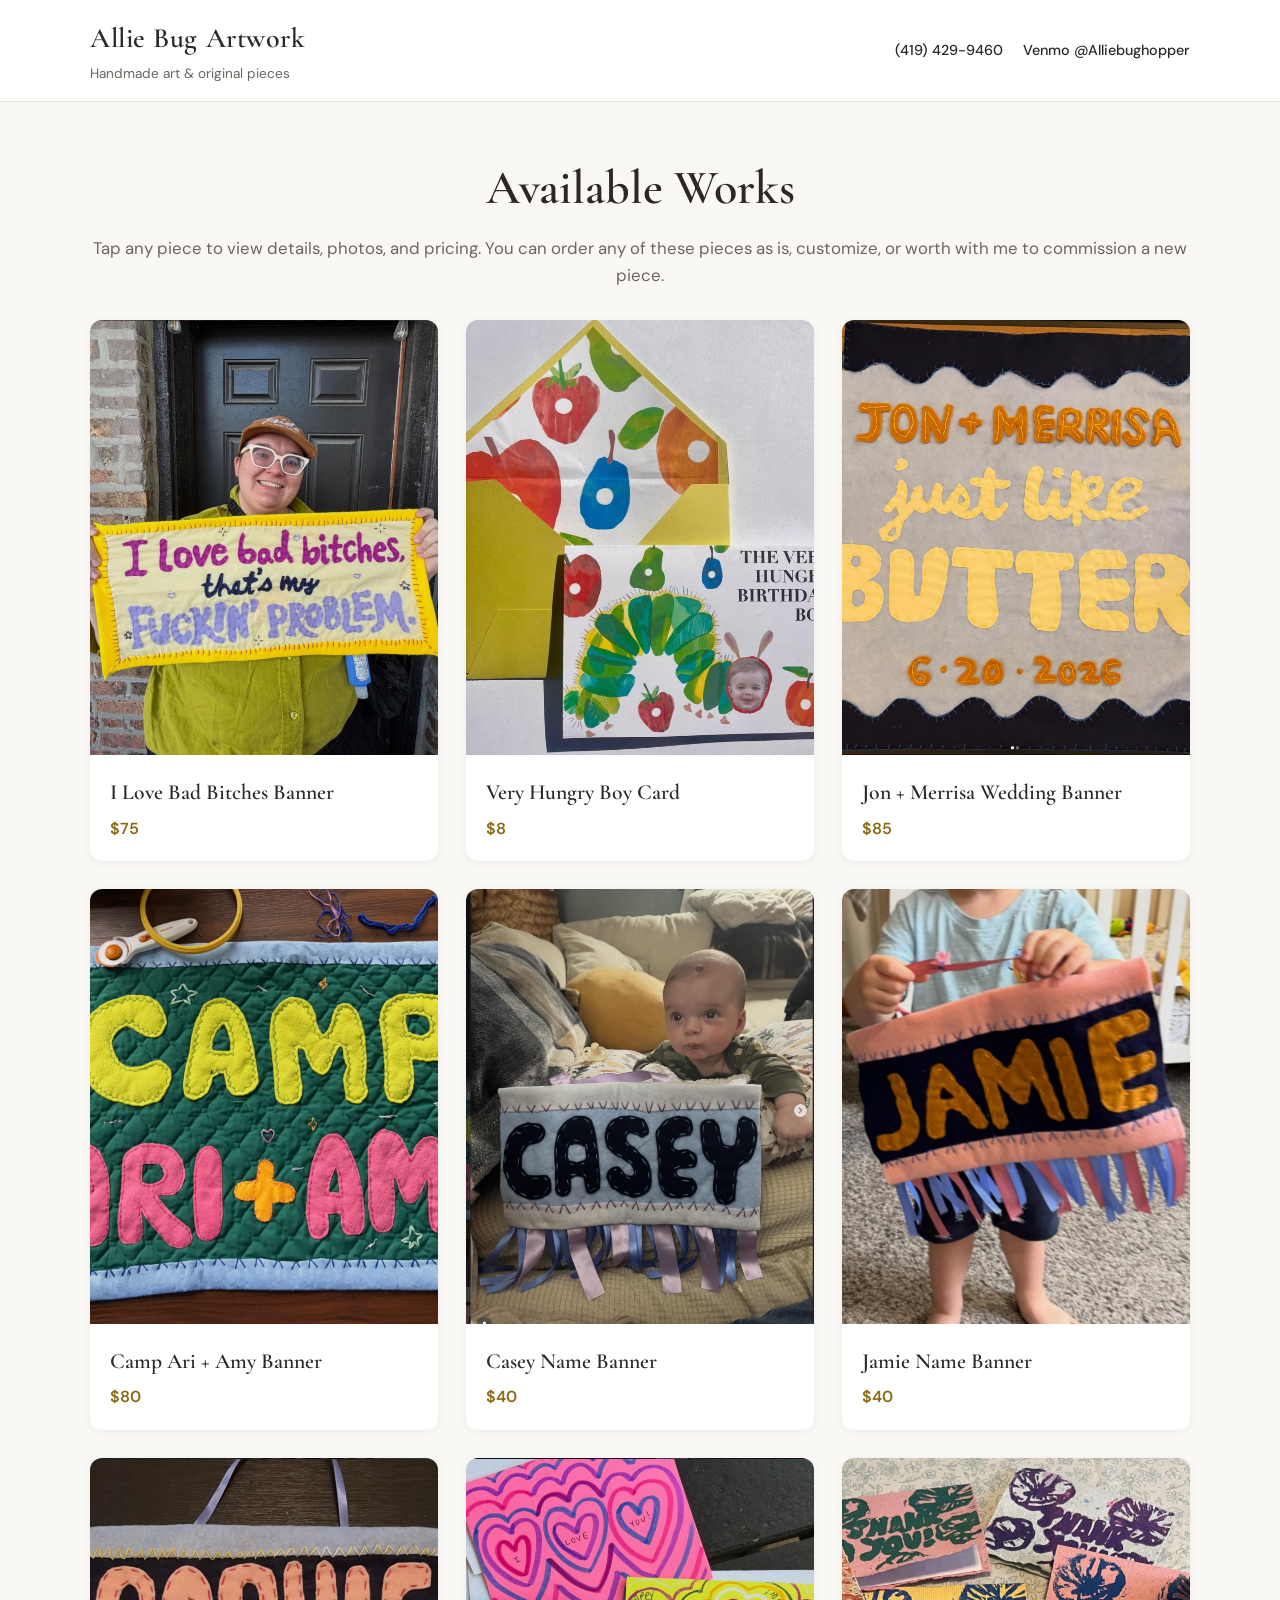
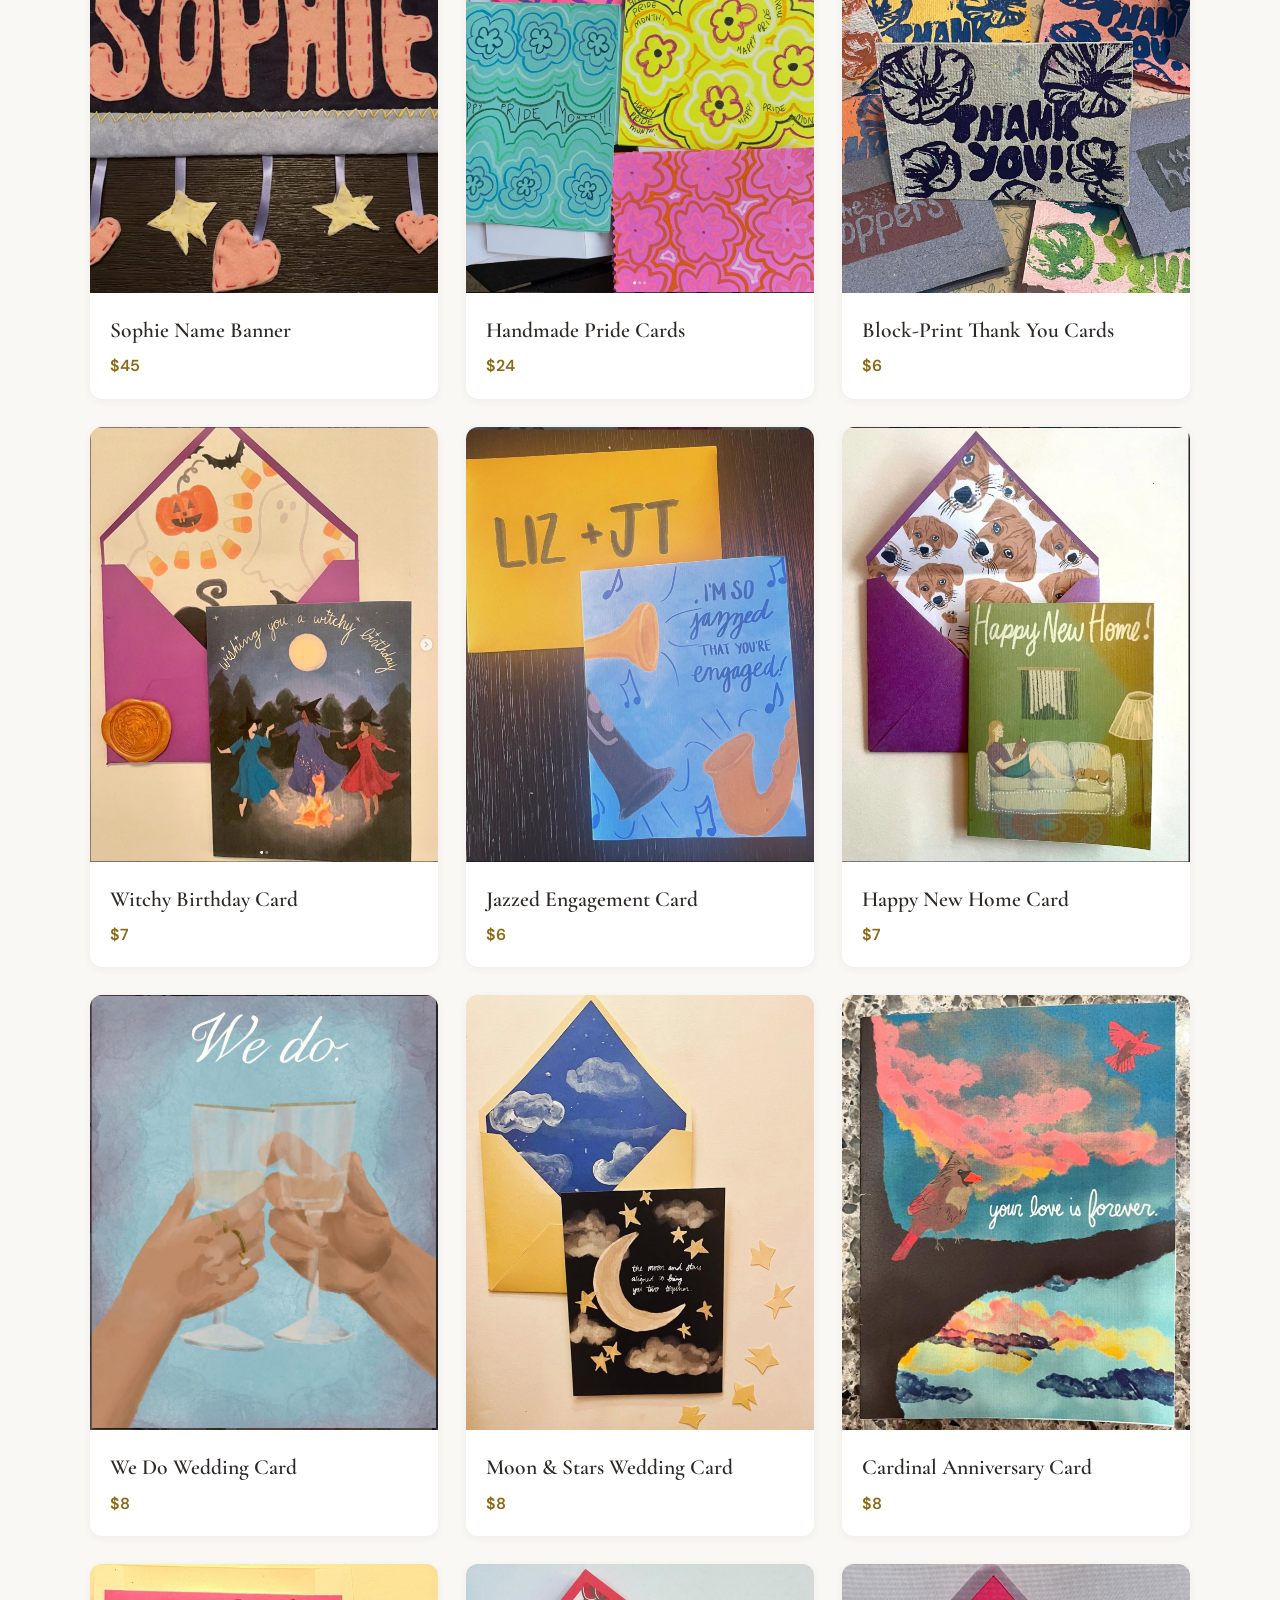
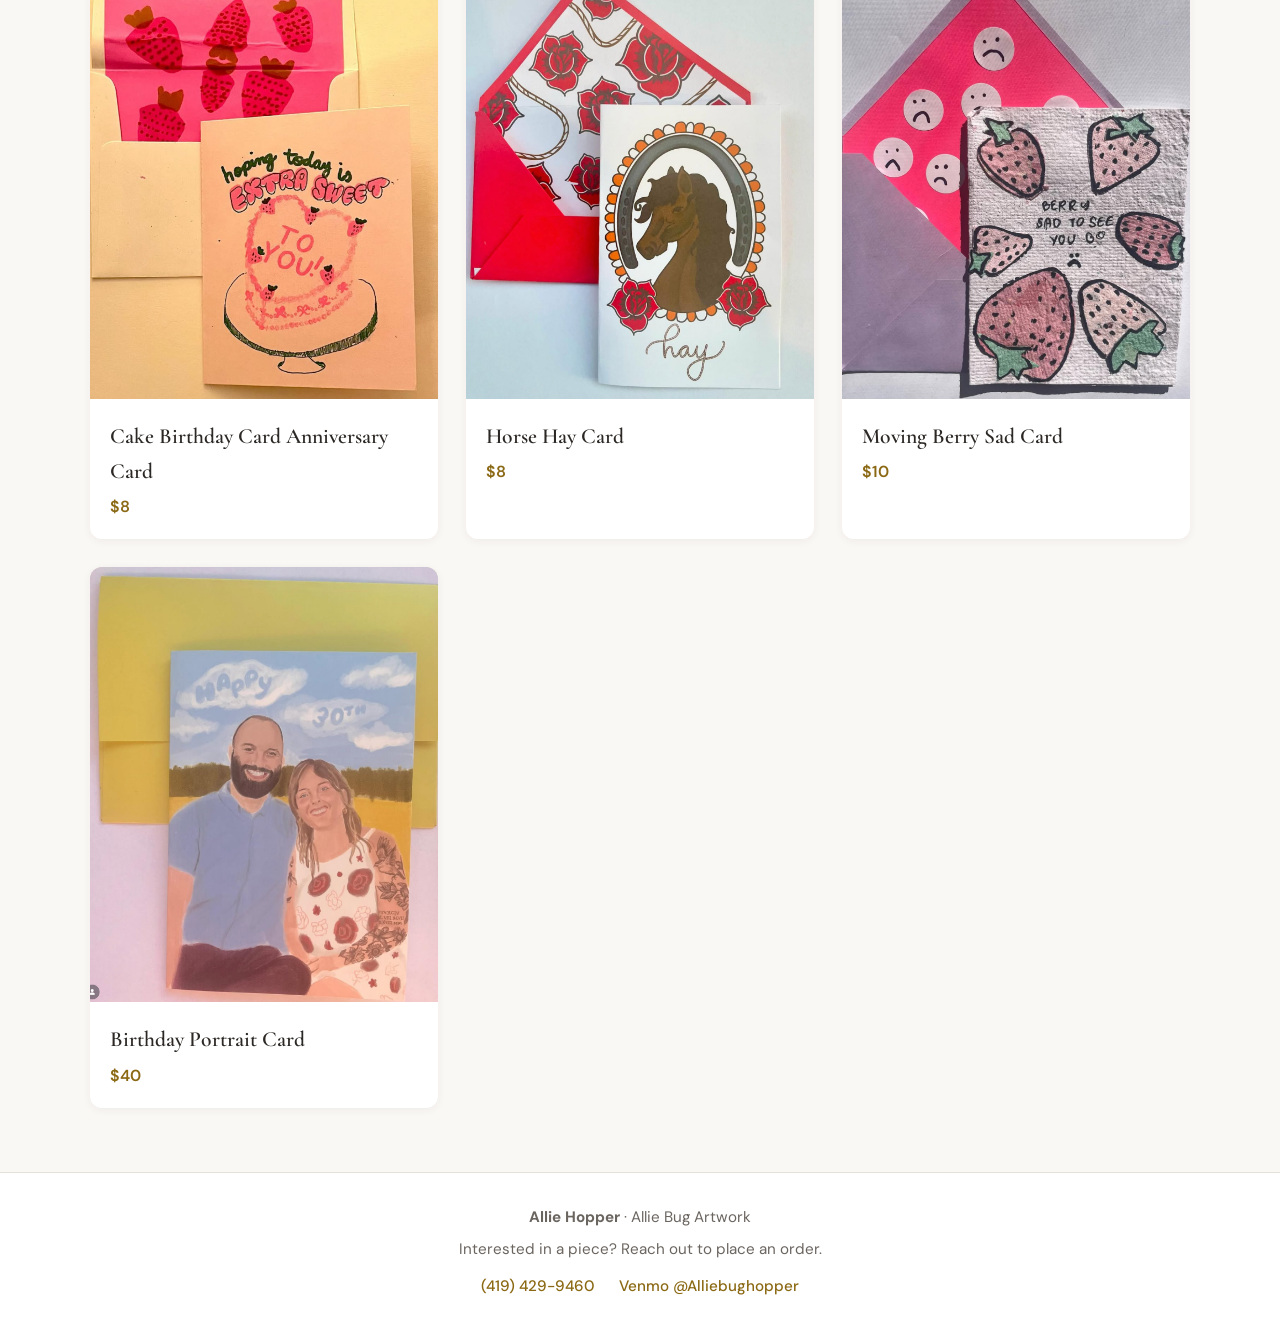
==== index.html @ ec8c659c "first commit" ====
<!DOCTYPE html>
<html lang="en">
<head>
  <meta charset="UTF-8">
  <meta name="viewport" content="width=device-width, initial-scale=1.0">
  <title>Allie Bug Artwork</title>
  <meta name="description" content="Original handmade art and pieces for sale.">
  <link rel="stylesheet" href="css/style.css">
  <link rel="preconnect" href="https://fonts.googleapis.com">
  <link rel="preconnect" href="https://fonts.gstatic.com" crossorigin>
  <link href="https://fonts.googleapis.com/css2?family=Cormorant+Garamond:ital,wght@0,400;0,600;1,400&family=DM+Sans:wght@400;500;600&display=swap" rel="stylesheet">
</head>
<body>
  <header class="site-header">
    <div class="container header-inner">
      <a href="index.html" class="logo">
        <span class="logo-title" id="site-title">Allie Bug Artwork</span>
        <span class="logo-tagline" id="site-tagline">Handmade art & Ariginal Pieces</span>
      </a>
      <nav class="header-contact" id="header-contact"></nav>
    </div>
  </header>

  <main>
    <section class="hero">
      <div class="container">
        <h1>Available Works</h1>
        <p class="hero-subtitle">Tap any piece to view details, photos, and pricing. You can order any of these pieces as is, customize, or worth with me to commission a new piece.</p>
      </div>
    </section>

    <section class="gallery-section">
      <div class="container">
        <div class="gallery-grid" id="gallery-grid">
          <p class="loading">Loading artwork…</p>
        </div>
      </div>
    </section>
  </main>

  <footer class="site-footer">
    <div class="container footer-inner" id="footer-contact"></div>
  </footer>

  <script src="js/site.js"></script>
  <script src="js/gallery.js"></script>
</body>
</html>
---- css/style.css ----
:root {
  --color-bg: #faf8f5;
  --color-surface: #ffffff;
  --color-text: #2c2825;
  --color-text-muted: #6b6560;
  --color-accent: #8b6914;
  --color-accent-soft: #e8dcc8;
  --color-border: #e5e0d8;
  --font-display: "Cormorant Garamond", Georgia, serif;
  --font-body: "DM Sans", system-ui, sans-serif;
  --shadow-sm: 0 2px 8px rgba(44, 40, 37, 0.06);
  --shadow-md: 0 8px 24px rgba(44, 40, 37, 0.1);
  --radius: 12px;
  --max-width: 1100px;
}

*,
*::before,
*::after {
  box-sizing: border-box;
}

html {
  scroll-behavior: smooth;
}

body {
  margin: 0;
  min-height: 100vh;
  display: flex;
  flex-direction: column;
  font-family: var(--font-body);
  font-size: 16px;
  line-height: 1.6;
  color: var(--color-text);
  background: var(--color-bg);
}

img {
  max-width: 100%;
  height: auto;
  display: block;
}

a {
  color: var(--color-accent);
  text-decoration: none;
}

a:hover {
  text-decoration: underline;
}

.container {
  width: min(100% - 2rem, var(--max-width));
  margin-inline: auto;
}

/* Header */
.site-header {
  background: var(--color-surface);
  border-bottom: 1px solid var(--color-border);
  position: sticky;
  top: 0;
  z-index: 100;
}

.header-inner {
  display: flex;
  flex-wrap: wrap;
  align-items: center;
  justify-content: space-between;
  gap: 1rem;
  padding: 1rem 0;
}

.logo {
  color: inherit;
  text-decoration: none;
}

.logo:hover {
  text-decoration: none;
}

.logo-title {
  display: block;
  font-family: var(--font-display);
  font-size: 1.75rem;
  font-weight: 600;
  letter-spacing: 0.02em;
}

.logo-tagline {
  display: block;
  font-size: 0.85rem;
  color: var(--color-text-muted);
  margin-top: 0.15rem;
}

.header-contact {
  display: flex;
  flex-wrap: wrap;
  gap: 0.75rem 1.25rem;
  font-size: 0.9rem;
}

.header-contact a {
  color: var(--color-text);
  font-weight: 500;
}

.header-contact a:hover {
  color: var(--color-accent);
}

/* Hero */
.hero {
  padding: 3rem 0 2rem;
  text-align: center;
}

.hero h1 {
  font-family: var(--font-display);
  font-size: clamp(2rem, 5vw, 3rem);
  font-weight: 600;
  margin: 0 0 0.5rem;
}

.hero-subtitle {
  color: var(--color-text-muted);
  margin: 0;
  font-size: 1.05rem;
}

/* Gallery */
.gallery-section {
  padding-bottom: 4rem;
}

.gallery-grid {
  display: grid;
  grid-template-columns: repeat(auto-fill, minmax(280px, 1fr));
  gap: 1.75rem;
}

.art-card {
  background: var(--color-surface);
  border-radius: var(--radius);
  overflow: hidden;
  box-shadow: var(--shadow-sm);
  transition: transform 0.2s ease, box-shadow 0.2s ease;
  color: inherit;
  text-decoration: none;
}

.art-card:hover {
  transform: translateY(-4px);
  box-shadow: var(--shadow-md);
  text-decoration: none;
}

.art-card-image {
  aspect-ratio: 4 / 5;
  overflow: hidden;
  background: var(--color-accent-soft);
}

.art-card-image img {
  width: 100%;
  height: 100%;
  object-fit: cover;
  transition: transform 0.3s ease;
}

.art-card:hover .art-card-image img {
  transform: scale(1.03);
}

.art-card-body {
  padding: 1.25rem;
}

.art-card-title {
  font-family: var(--font-display);
  font-size: 1.35rem;
  font-weight: 600;
  margin: 0 0 0.35rem;
}

.art-card-price {
  font-weight: 600;
  color: var(--color-accent);
  margin: 0;
}

/* Piece detail page */
.piece-page {
  padding: 2rem 0 4rem;
}

.back-link {
  display: inline-block;
  margin-bottom: 2rem;
  font-weight: 500;
  color: var(--color-text-muted);
}

.back-link:hover {
  color: var(--color-accent);
}

.piece-layout {
  display: grid;
  grid-template-columns: 1fr;
  gap: 2.5rem;
}

@media (min-width: 768px) {
  .piece-layout {
    grid-template-columns: 1.2fr 1fr;
    align-items: start;
  }
}

.piece-gallery {
  display: flex;
  flex-direction: column;
  gap: 1rem;
}

.piece-main-image {
  border-radius: var(--radius);
  overflow: hidden;
  background: var(--color-accent-soft);
  box-shadow: var(--shadow-sm);
}

.piece-main-image img {
  width: 100%;
  aspect-ratio: 4 / 5;
  object-fit: cover;
}

.piece-thumbnails {
  display: flex;
  gap: 0.75rem;
  flex-wrap: wrap;
}

.piece-thumb {
  width: 72px;
  height: 72px;
  border-radius: 8px;
  overflow: hidden;
  border: 2px solid transparent;
  cursor: pointer;
  padding: 0;
  background: var(--color-accent-soft);
  transition: border-color 0.15s ease;
}

.piece-thumb:hover,
.piece-thumb.active {
  border-color: var(--color-accent);
}

.piece-thumb img {
  width: 100%;
  height: 100%;
  object-fit: cover;
}

.piece-info h1 {
  font-family: var(--font-display);
  font-size: clamp(2rem, 4vw, 2.75rem);
  font-weight: 600;
  margin: 0 0 0.75rem;
  line-height: 1.15;
}

.piece-price {
  font-size: 1.5rem;
  font-weight: 600;
  color: var(--color-accent);
  margin: 0 0 1.5rem;
}

.piece-description {
  color: var(--color-text-muted);
  font-size: 1.05rem;
  margin: 0 0 2rem;
  line-height: 1.7;
}

.order-box {
  background: var(--color-surface);
  border: 1px solid var(--color-border);
  border-radius: var(--radius);
  padding: 1.5rem;
}

.order-box h2 {
  font-family: var(--font-display);
  font-size: 1.35rem;
  margin: 0 0 0.75rem;
}

.order-box p {
  margin: 0 0 1rem;
  color: var(--color-text-muted);
  font-size: 0.95rem;
}

.order-links {
  display: flex;
  flex-direction: column;
  gap: 0.75rem;
}

.order-link {
  display: inline-flex;
  align-items: center;
  justify-content: center;
  padding: 0.75rem 1.25rem;
  border-radius: 8px;
  font-weight: 600;
  text-decoration: none;
  transition: background 0.15s ease;
}

.order-link-primary {
  background: var(--color-accent);
  color: #fff;
}

.order-link-primary:hover {
  background: #735610;
  text-decoration: none;
  color: #fff;
}

.order-link-secondary {
  background: var(--color-accent-soft);
  color: var(--color-text);
}

.order-link-secondary:hover {
  background: #ddd0bc;
  text-decoration: none;
}

/* Footer */
.site-footer {
  margin-top: auto;
  background: var(--color-surface);
  border-top: 1px solid var(--color-border);
  padding: 2rem 0;
}

.footer-inner {
  text-align: center;
  color: var(--color-text-muted);
  font-size: 0.95rem;
}

.footer-inner p {
  margin: 0 0 0.5rem;
}

.footer-links {
  display: flex;
  flex-wrap: wrap;
  justify-content: center;
  gap: 1rem 1.5rem;
  margin-top: 0.75rem;
}

.footer-links a {
  font-weight: 500;
}

/* Utilities */
.loading,
.error-message {
  text-align: center;
  color: var(--color-text-muted);
  padding: 3rem 1rem;
  grid-column: 1 / -1;
}

.error-message {
  color: #a33;
}

.image-placeholder {
  display: flex;
  align-items: center;
  justify-content: center;
  width: 100%;
  height: 100%;
  min-height: 200px;
  background: linear-gradient(135deg, var(--color-accent-soft), #f0ebe3);
  color: var(--color-text-muted);
  font-size: 0.9rem;
  text-align: center;
  padding: 1rem;
}
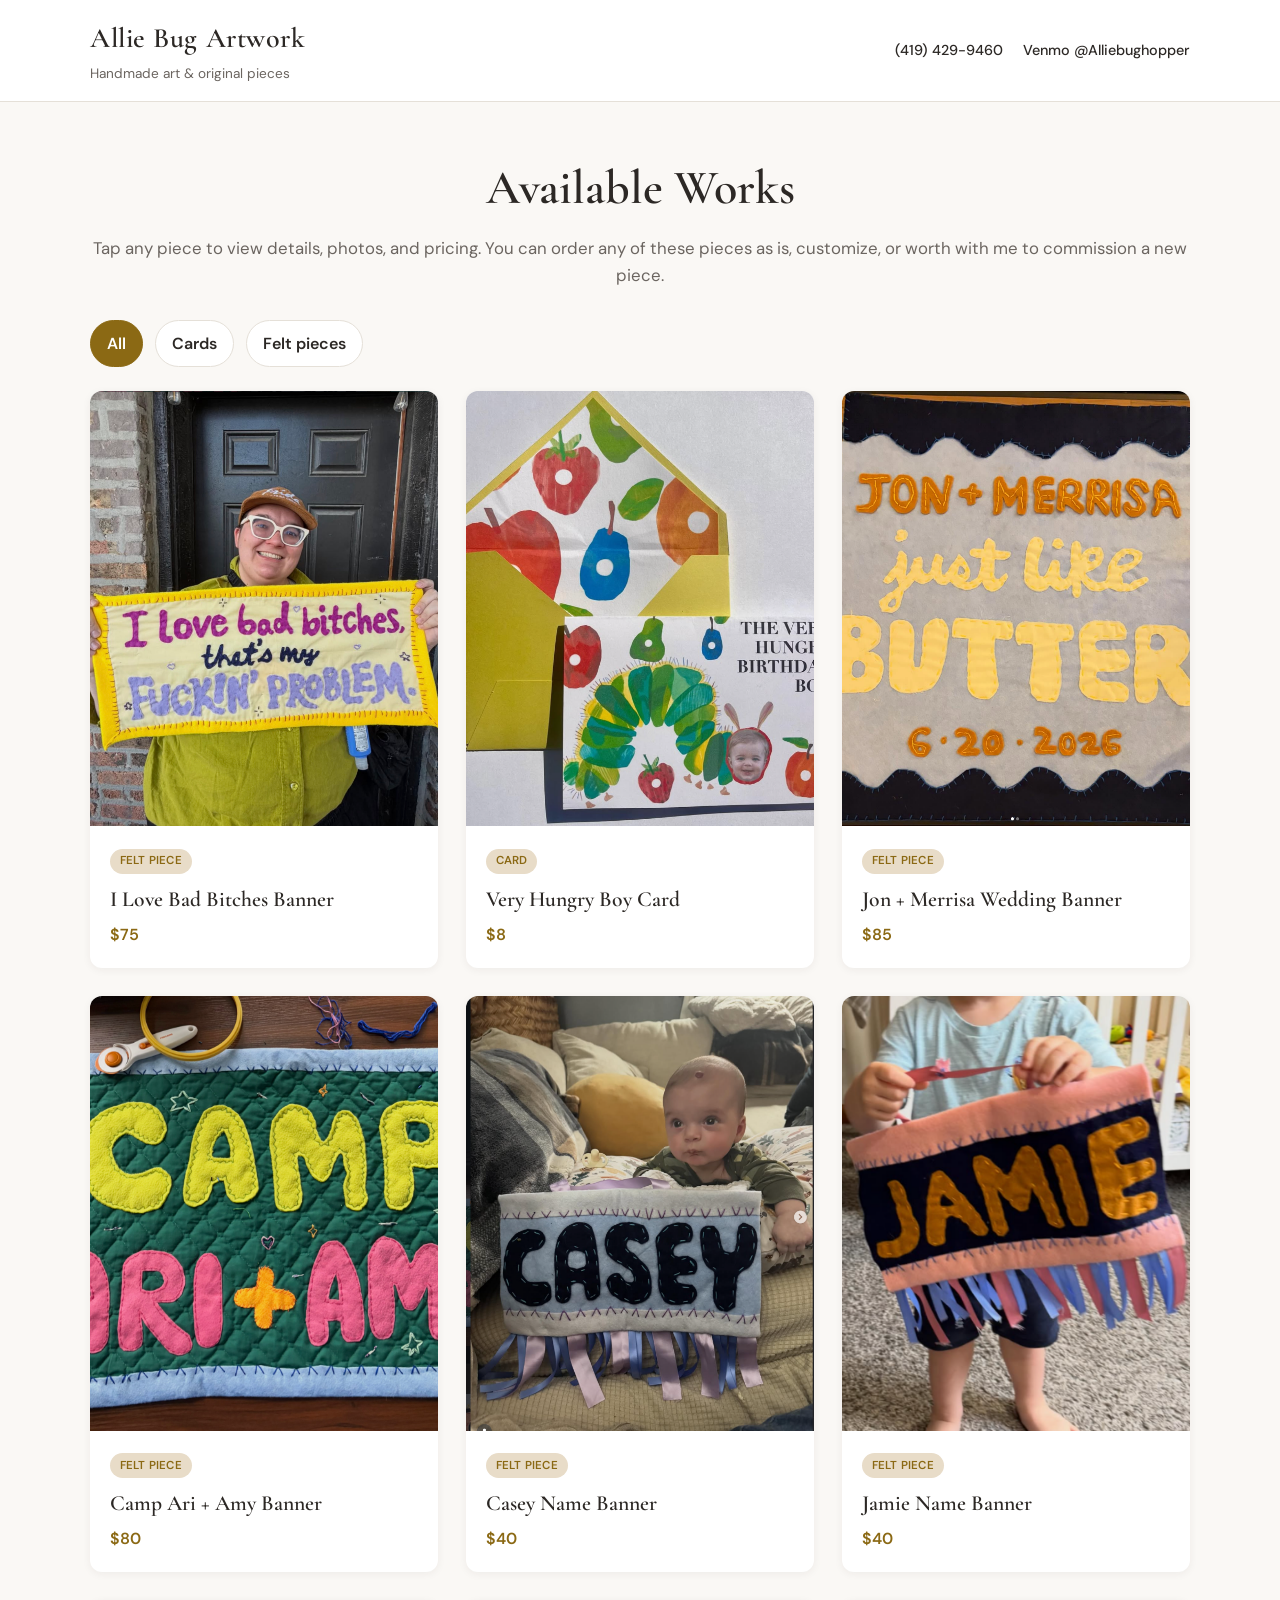
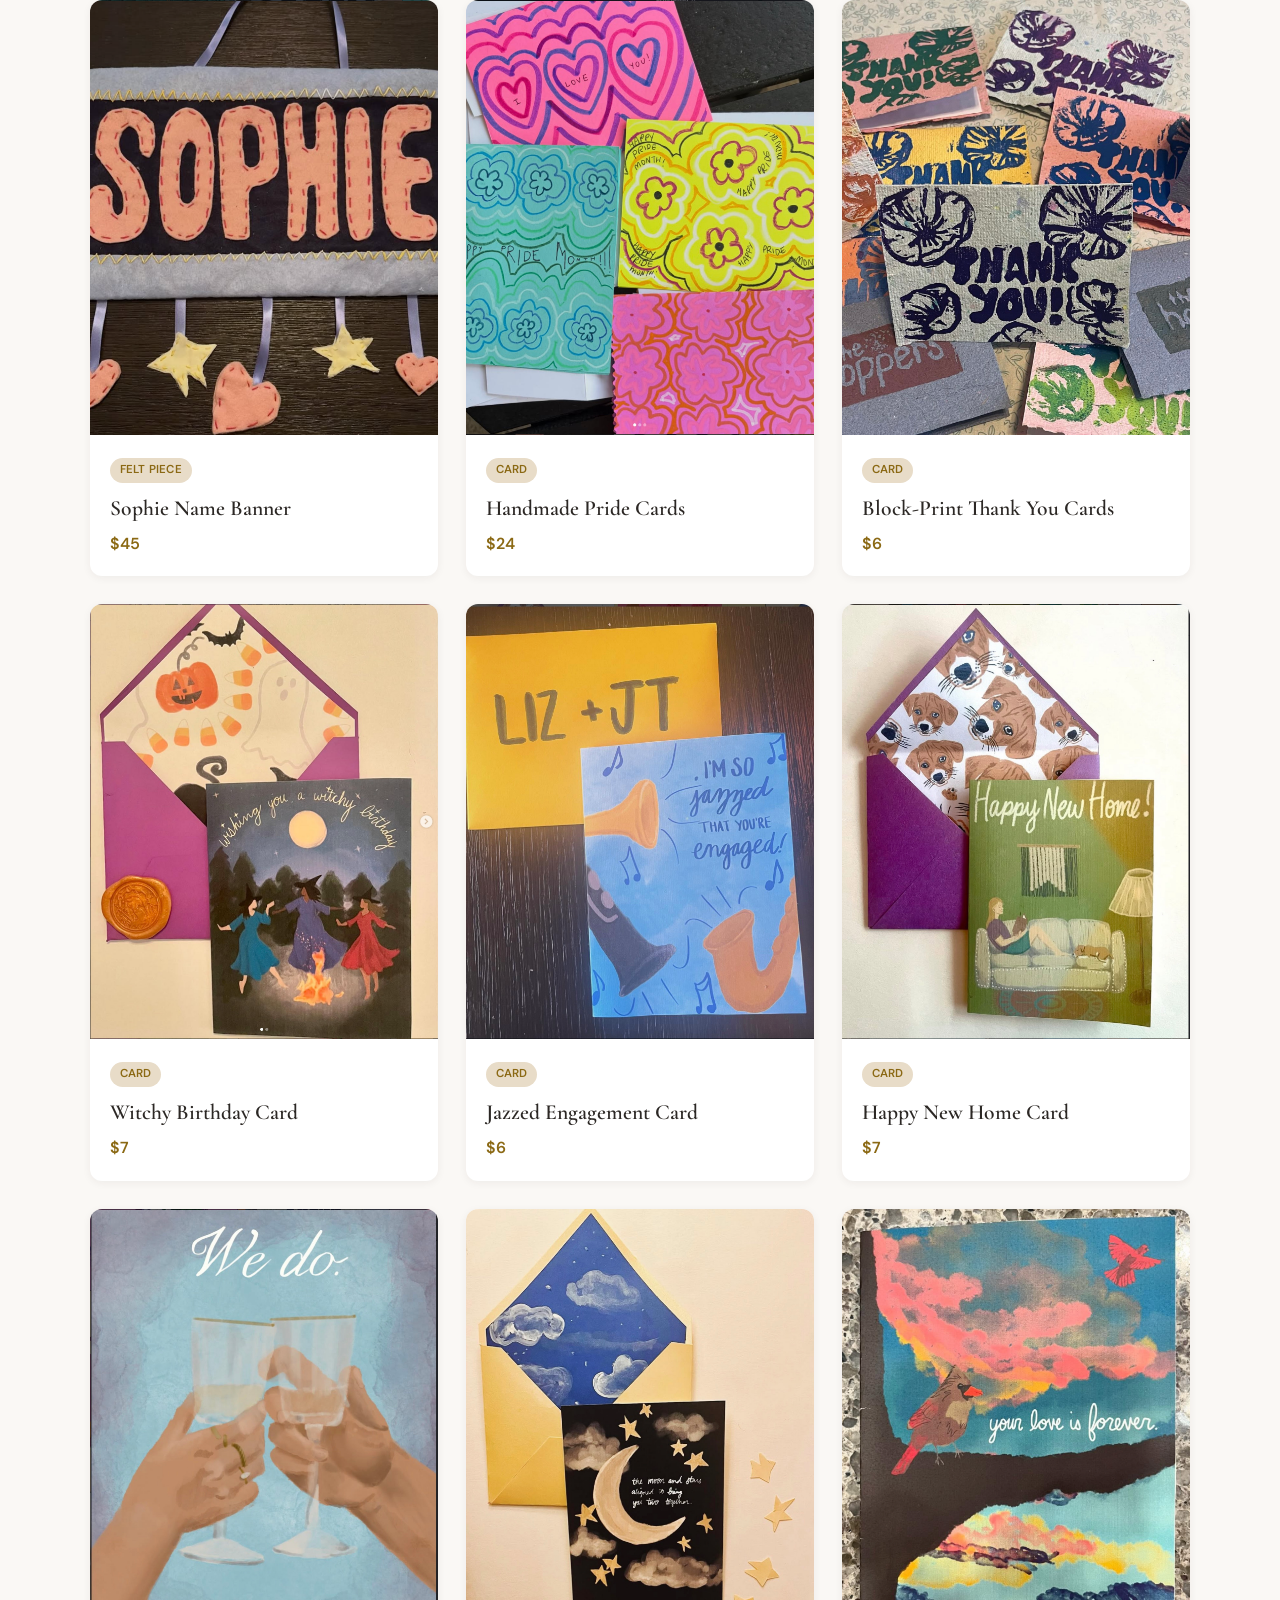
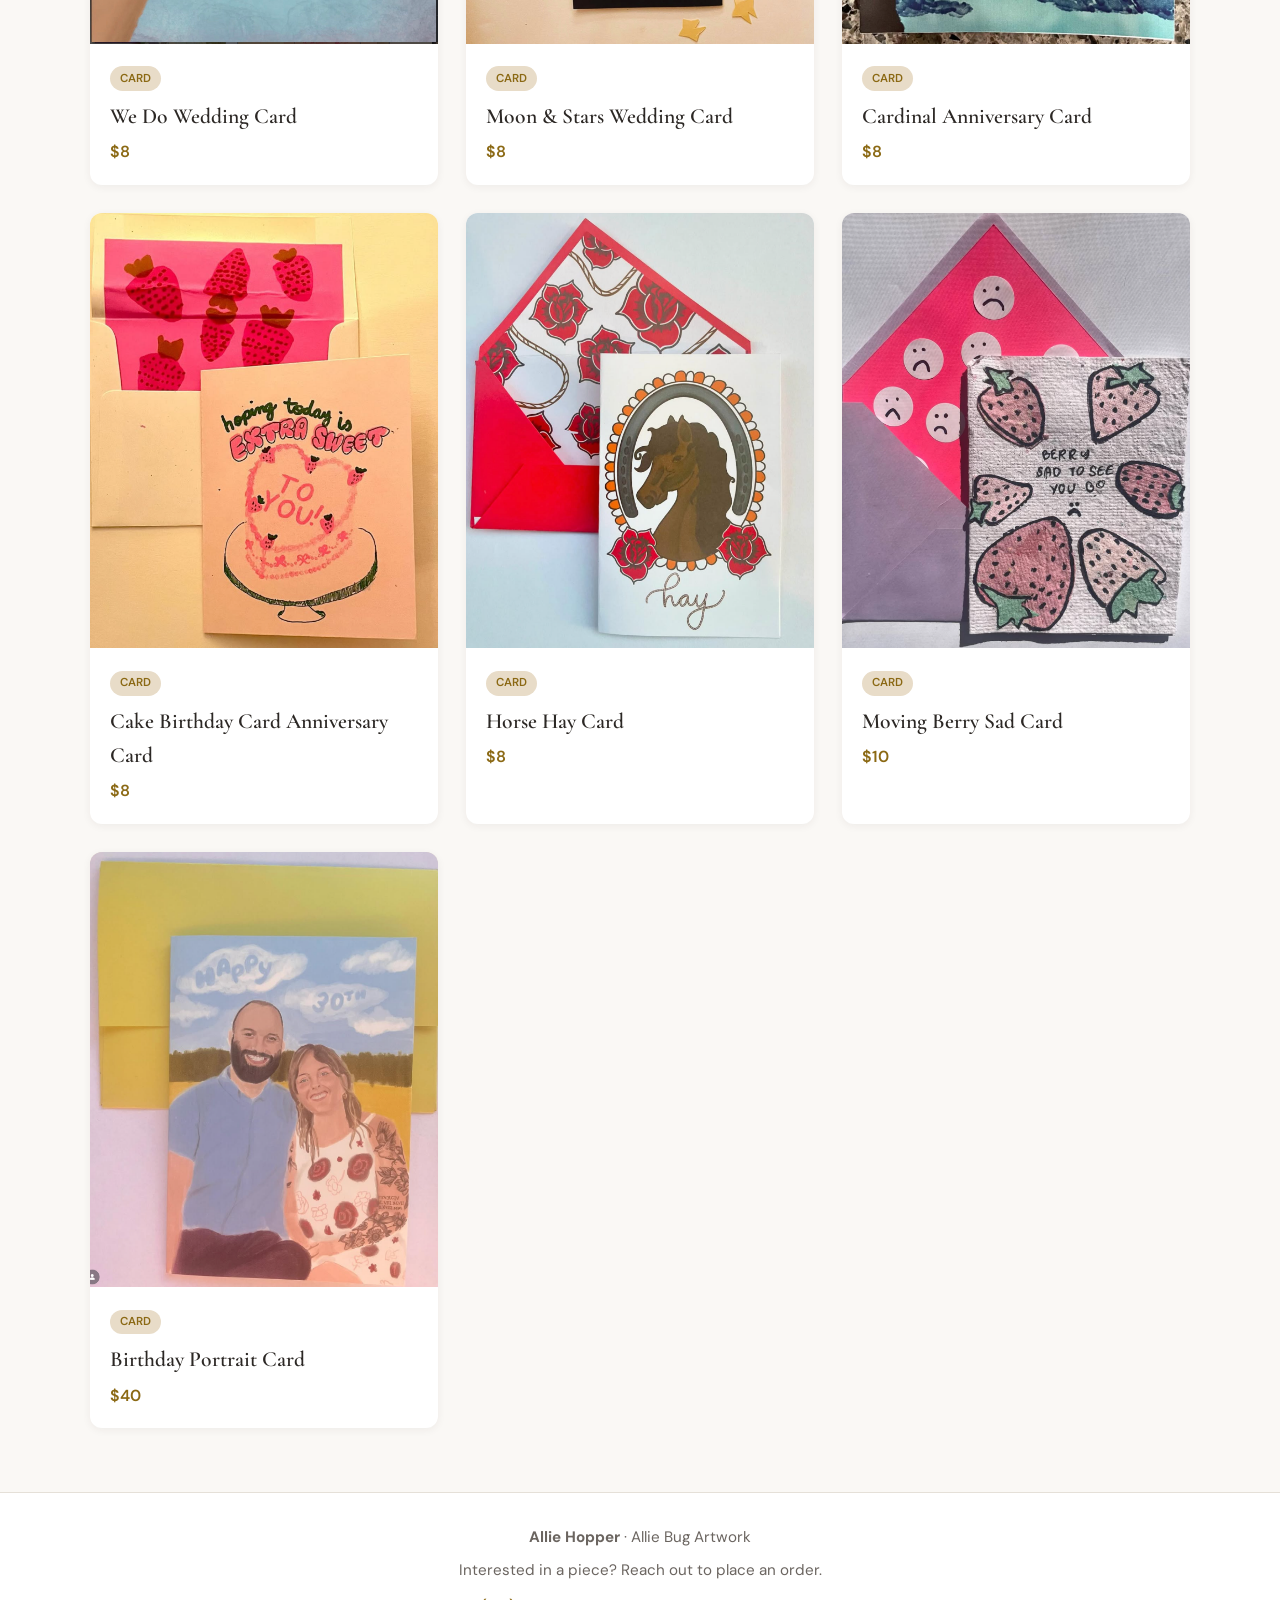
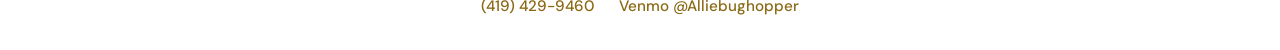
==== commit b6f02db4: "add filters" ====
--- a/index.html
+++ b/index.html
@@ -31,6 +31,11 @@
 
     <section class="gallery-section">
       <div class="container">
+        <div class="gallery-toolbar" aria-label="Artwork filters">
+          <button class="filter-button active" type="button" data-filter="all">All</button>
+          <button class="filter-button" type="button" data-filter="card">Cards</button>
+          <button class="filter-button" type="button" data-filter="felt-piece">Felt pieces</button>
+        </div>
         <div class="gallery-grid" id="gallery-grid">
           <p class="loading">Loading artwork…</p>
         </div>
--- a/css/style.css
+++ b/css/style.css
@@ -138,6 +138,38 @@
   padding-bottom: 4rem;
 }
 
+.gallery-toolbar {
+  display: flex;
+  flex-wrap: wrap;
+  gap: 0.75rem;
+  margin-bottom: 1.5rem;
+}
+
+.filter-button {
+  border: 1px solid var(--color-border);
+  background: var(--color-surface);
+  color: var(--color-text);
+  border-radius: 999px;
+  padding: 0.6rem 1rem;
+  font: inherit;
+  font-weight: 600;
+  cursor: pointer;
+  transition: all 0.2s ease;
+}
+
+.filter-button:hover,
+.filter-button:focus-visible {
+  border-color: var(--color-accent);
+  color: var(--color-accent);
+  outline: none;
+}
+
+.filter-button.active {
+  background: var(--color-accent);
+  border-color: var(--color-accent);
+  color: #fff;
+}
+
 .gallery-grid {
   display: grid;
   grid-template-columns: repeat(auto-fill, minmax(280px, 1fr));
@@ -179,6 +211,22 @@
 
 .art-card-body {
   padding: 1.25rem;
+}
+
+.art-card-meta {
+  margin-bottom: 0.5rem;
+}
+
+.art-card-tag {
+  display: inline-block;
+  border-radius: 999px;
+  background: var(--color-accent-soft);
+  color: var(--color-accent);
+  padding: 0.2rem 0.6rem;
+  font-size: 0.72rem;
+  font-weight: 600;
+  letter-spacing: 0.02em;
+  text-transform: uppercase;
 }
 
 .art-card-title {
@@ -271,6 +319,19 @@
   object-fit: cover;
 }
 
+.piece-category {
+  display: inline-block;
+  margin: 0 0 0.75rem;
+  border-radius: 999px;
+  background: var(--color-accent-soft);
+  color: var(--color-accent);
+  padding: 0.25rem 0.7rem;
+  font-size: 0.72rem;
+  font-weight: 700;
+  letter-spacing: 0.05em;
+  text-transform: uppercase;
+}
+
 .piece-info h1 {
   font-family: var(--font-display);
   font-size: clamp(2rem, 4vw, 2.75rem);
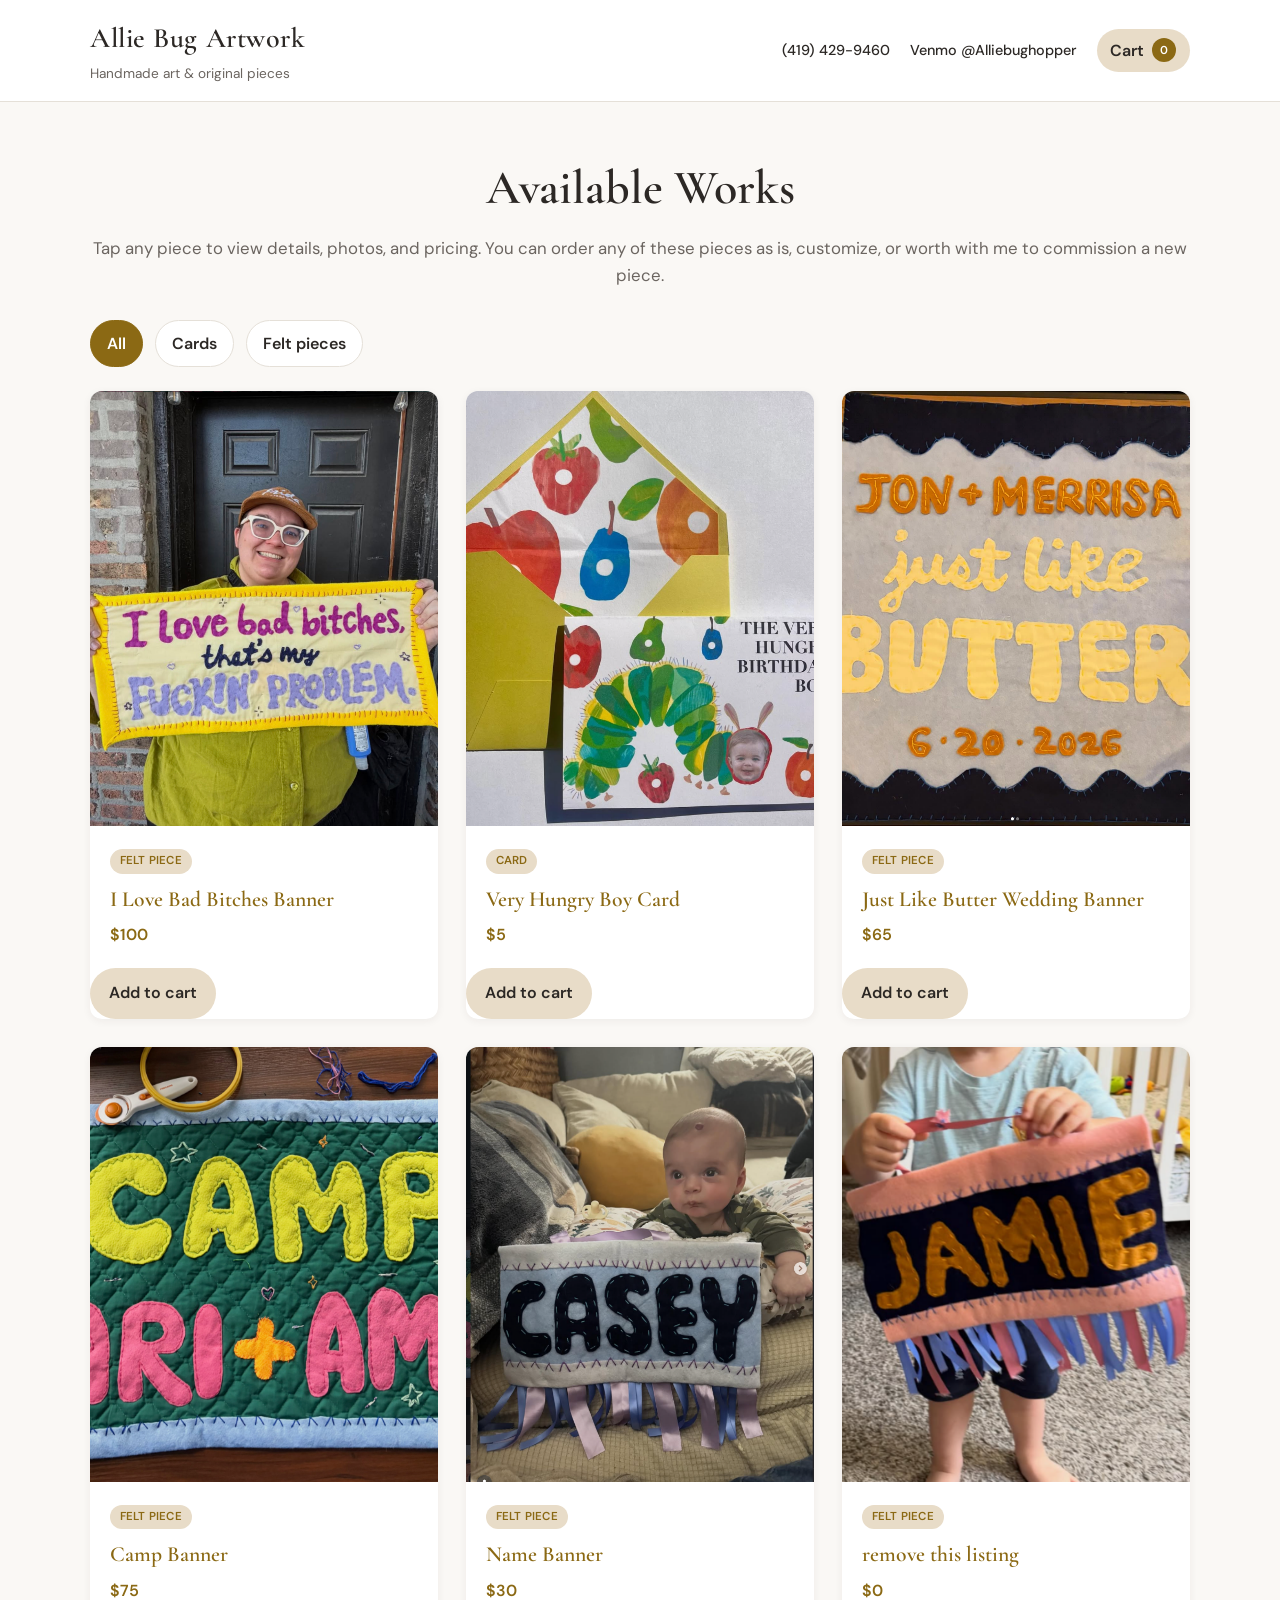
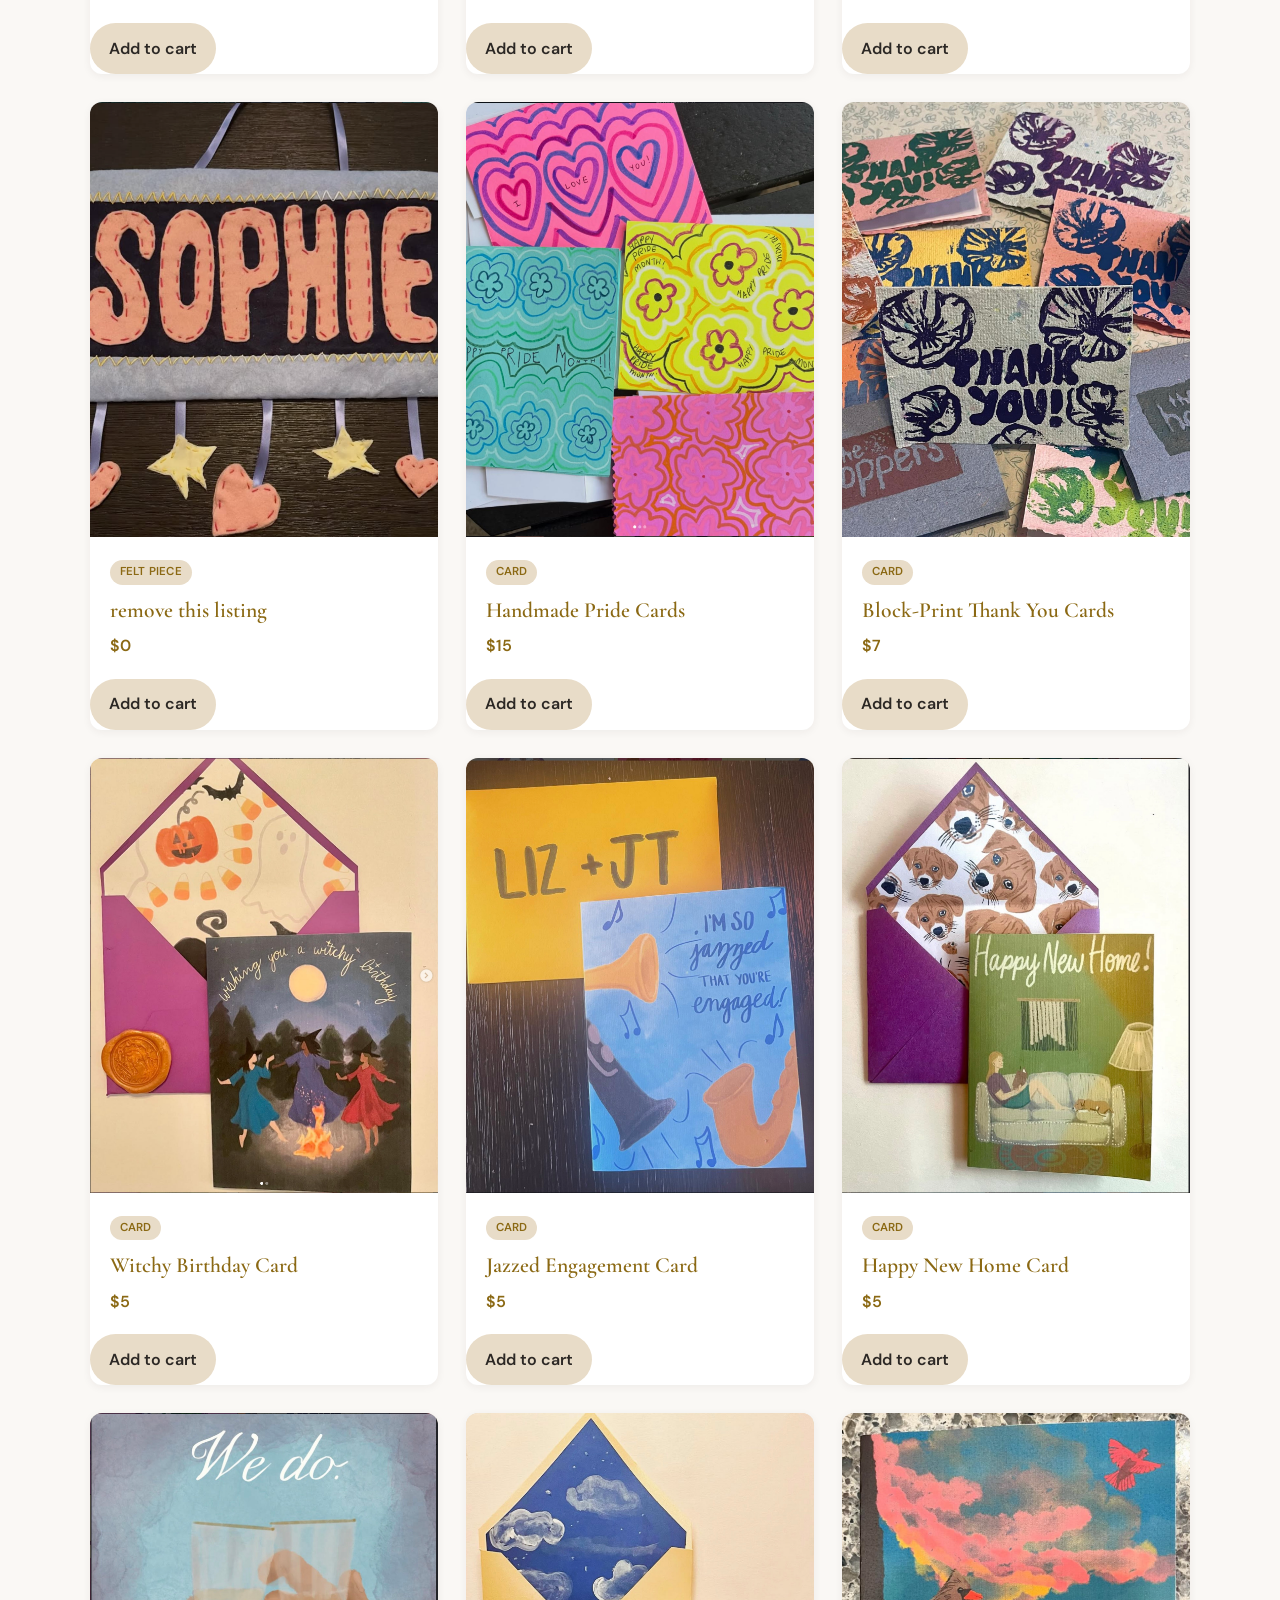
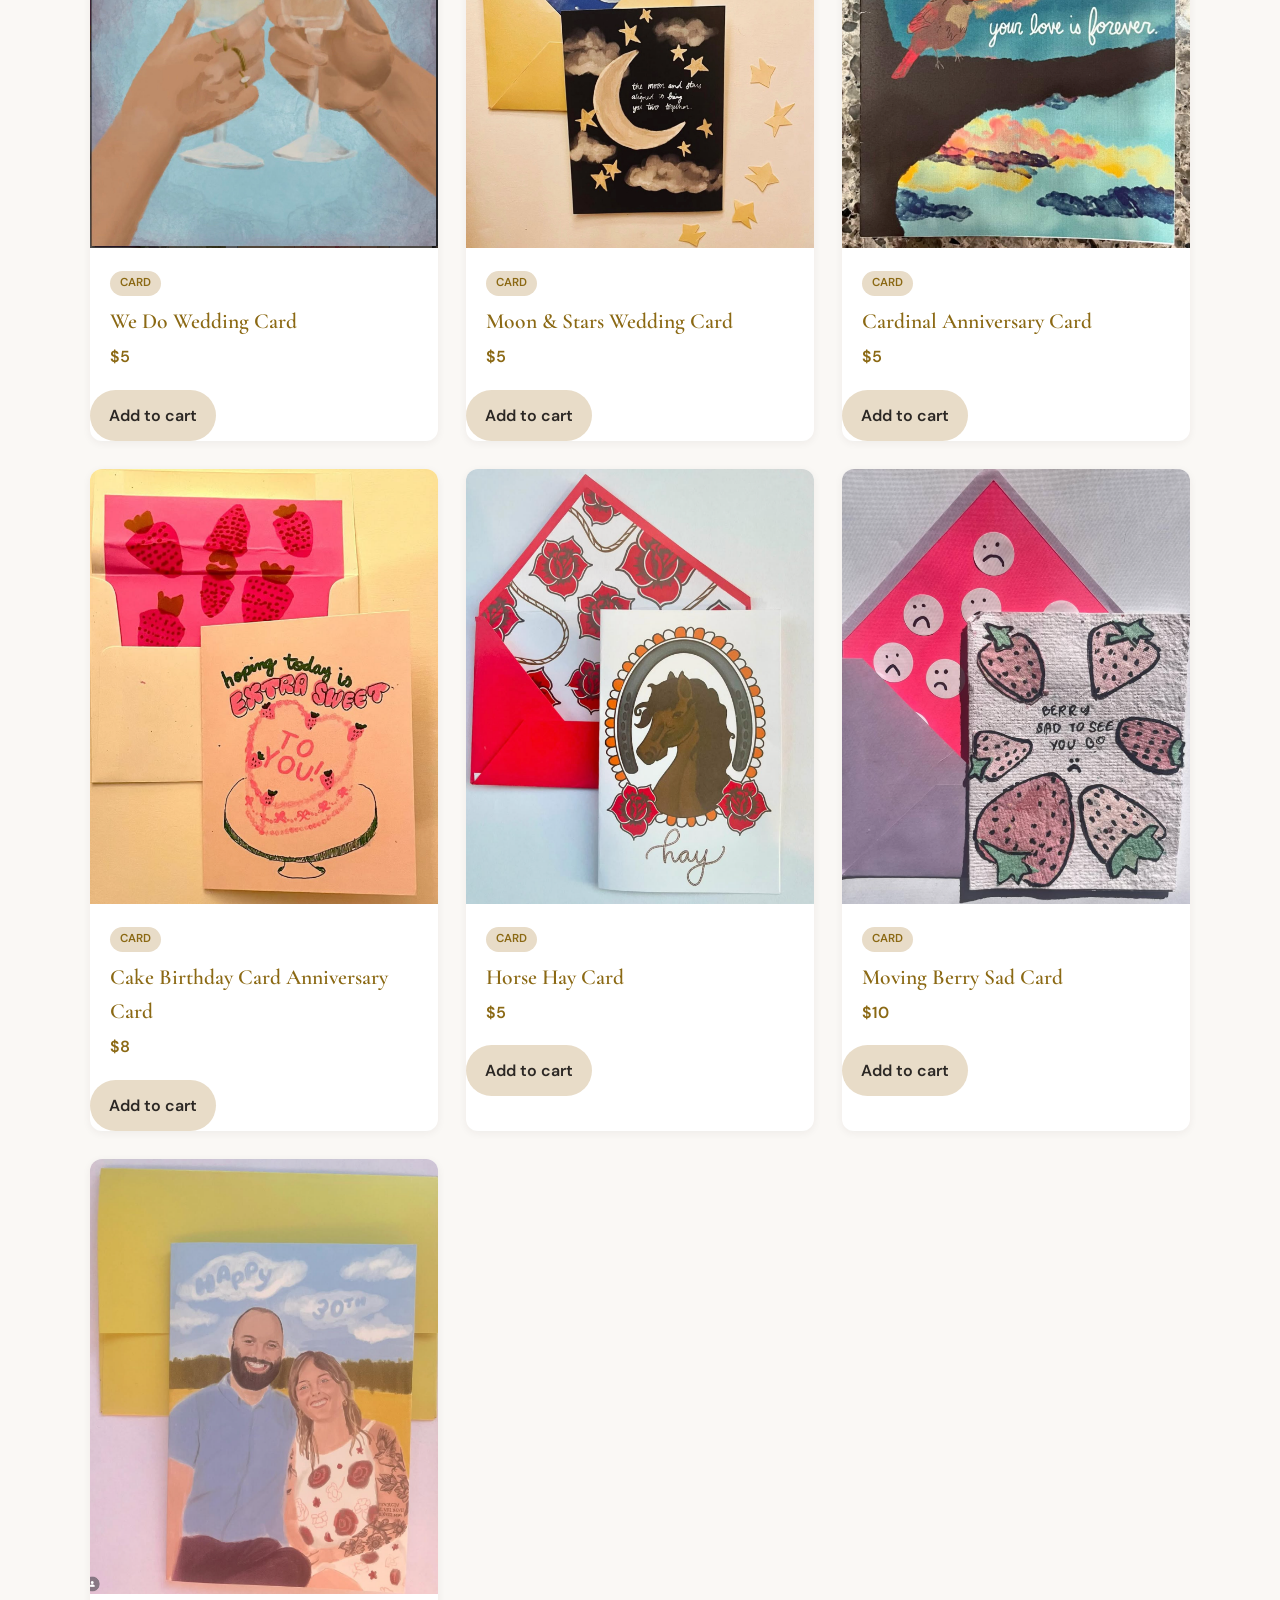
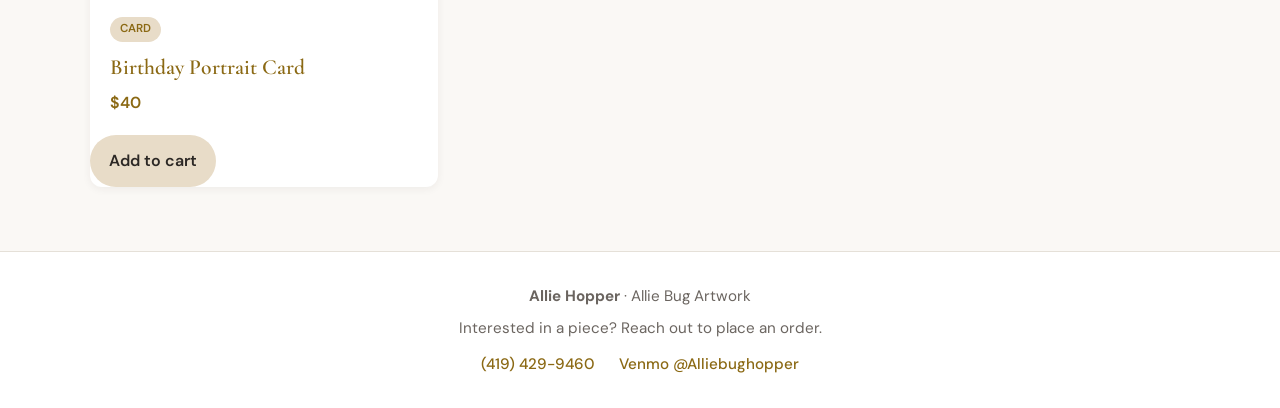
==== commit a1c8b652: "Add cart functionality to test on my phone" ====
--- a/index.html
+++ b/index.html
@@ -17,7 +17,13 @@
         <span class="logo-title" id="site-title">Allie Bug Artwork</span>
         <span class="logo-tagline" id="site-tagline">Handmade art & Ariginal Pieces</span>
       </a>
-      <nav class="header-contact" id="header-contact"></nav>
+      <div class="header-actions">
+        <nav class="header-contact" id="header-contact"></nav>
+        <a href="cart.html" class="cart-link" id="cart-link" aria-label="View cart">
+          <span>Cart</span>
+          <span class="cart-count" id="cart-count" hidden>0</span>
+        </a>
+      </div>
     </div>
   </header>
 
--- a/css/style.css
+++ b/css/style.css
@@ -98,6 +98,14 @@
   margin-top: 0.15rem;
 }
 
+.header-actions {
+  display: flex;
+  flex-wrap: wrap;
+  align-items: center;
+  justify-content: flex-end;
+  gap: 0.75rem 1.25rem;
+}
+
 .header-contact {
   display: flex;
   flex-wrap: wrap;
@@ -112,6 +120,83 @@
 
 .header-contact a:hover {
   color: var(--color-accent);
+}
+
+.cart-link {
+  display: inline-flex;
+  align-items: center;
+  gap: 0.5rem;
+  padding: 0.55rem 0.85rem;
+  border-radius: 999px;
+  background: var(--color-accent-soft);
+  color: var(--color-text);
+  font-weight: 600;
+  text-decoration: none;
+}
+
+.cart-link:hover {
+  background: #dfd3be;
+  text-decoration: none;
+  color: var(--color-text);
+}
+
+.cart-count {
+  display: inline-flex;
+  align-items: center;
+  justify-content: center;
+  min-width: 1.5rem;
+  height: 1.5rem;
+  border-radius: 50%;
+  background: var(--color-accent);
+  color: #fff;
+  font-size: 0.72rem;
+  line-height: 1;
+  padding: 0 0.35rem;
+}
+
+.primary-button,
+.secondary-button {
+  border: none;
+  border-radius: 999px;
+  padding: 0.8rem 1.2rem;
+  font: inherit;
+  font-weight: 600;
+  cursor: pointer;
+  transition: transform 0.15s ease, opacity 0.15s ease, background 0.15s ease;
+  text-decoration: none;
+  display: inline-flex;
+  align-items: center;
+  justify-content: center;
+  text-align: center;
+}
+
+.primary-button {
+  background: var(--color-accent);
+  color: #fff;
+}
+
+.primary-button:hover,
+.primary-button:focus-visible {
+  filter: brightness(0.96);
+  text-decoration: none;
+  color: #fff;
+}
+
+.primary-button:disabled {
+  opacity: 0.7;
+  cursor: not-allowed;
+}
+
+.secondary-button {
+  background: var(--color-accent-soft);
+  color: var(--color-text);
+}
+
+.secondary-button:hover,
+.secondary-button:focus-visible {
+  background: #dfd3be;
+  text-decoration: none;
+  color: var(--color-text);
 }
 
 /* Hero */
@@ -411,6 +496,357 @@
   text-decoration: none;
 }
 
+.customization-field {
+  display: flex;
+  flex-direction: column;
+  gap: 0.45rem;
+  margin: 0 0 1rem;
+  font-weight: 600;
+  color: var(--color-text);
+}
+
+.customization-field input {
+  width: 100%;
+  border: 1px solid var(--color-border);
+  border-radius: 8px;
+  padding: 0.7rem 0.8rem;
+  font: inherit;
+  background: var(--color-surface);
+  color: var(--color-text);
+}
+
+.customization-field input:focus {
+  outline: 2px solid rgba(139, 105, 20, 0.2);
+  border-color: var(--color-accent);
+}
+
+/* Cart */
+.cart-page {
+  padding: 2.5rem 0 4rem;
+}
+
+.cart-header {
+  margin-bottom: 1.5rem;
+}
+
+.eyebrow {
+  margin: 0 0 0.35rem;
+  color: var(--color-accent);
+  text-transform: uppercase;
+  letter-spacing: 0.08em;
+  font-weight: 700;
+  font-size: 0.75rem;
+}
+
+.cart-header h1 {
+  margin: 0;
+  font-family: var(--font-display);
+  font-size: clamp(2.25rem, 4vw, 3rem);
+  line-height: 1.1;
+}
+
+.cart-shell {
+  display: grid;
+  grid-template-columns: minmax(0, 2fr) minmax(240px, 0.8fr);
+  gap: 1.5rem;
+  align-items: start;
+}
+
+.cart-list {
+  display: flex;
+  flex-direction: column;
+  gap: 1rem;
+}
+
+.cart-item {
+  display: grid;
+  grid-template-columns: 120px minmax(0, 1fr) auto;
+  gap: 1rem;
+  background: var(--color-surface);
+  border: 1px solid var(--color-border);
+  border-radius: var(--radius);
+  padding: 1rem;
+  box-shadow: var(--shadow-sm);
+}
+
+.cart-item-image {
+  width: 120px;
+  height: 120px;
+  overflow: hidden;
+  border-radius: 10px;
+  background: var(--color-accent-soft);
+}
+
+.cart-item-image img {
+  width: 100%;
+  height: 100%;
+  object-fit: cover;
+}
+
+.cart-item-details {
+  display: flex;
+  flex-direction: column;
+  justify-content: space-between;
+  gap: 0.75rem;
+}
+
+.cart-customization-field {
+  margin: 0;
+}
+
+.cart-customization-field label {
+  font-size: 0.78rem;
+  color: var(--color-text-muted);
+  font-weight: 600;
+  letter-spacing: 0.04em;
+  text-transform: uppercase;
+}
+
+.cart-customization-input {
+  min-height: 42px;
+}
+
+.cart-clear-customization {
+  align-self: flex-start;
+  font-size: 0.8rem;
+}
+
+.checkout-modal-backdrop {
+  position: fixed;
+  inset: 0;
+  background: rgba(44, 40, 37, 0.5);
+  display: flex;
+  align-items: center;
+  justify-content: center;
+  padding: 1.25rem;
+  z-index: 200;
+}
+
+.checkout-modal {
+  position: relative;
+  width: min(100%, 520px);
+  background: var(--color-surface);
+  border-radius: var(--radius);
+  box-shadow: var(--shadow-md);
+  border: 1px solid var(--color-border);
+  padding: 1.5rem;
+}
+
+.checkout-close {
+  position: absolute;
+  top: 0.75rem;
+  right: 0.9rem;
+  border: none;
+  background: transparent;
+  color: var(--color-text-muted);
+  font-size: 1.6rem;
+  cursor: pointer;
+}
+
+.checkout-modal h2 {
+  font-family: var(--font-display);
+  font-size: 2rem;
+  margin: 0 0 0.5rem;
+}
+
+.checkout-confirmation-copy {
+  color: var(--color-text-muted);
+  margin: 0 0 1.25rem;
+}
+
+.checkout-form {
+  display: flex;
+  flex-direction: column;
+  gap: 1rem;
+}
+
+.checkout-form label {
+  display: flex;
+  flex-direction: column;
+  gap: 0.45rem;
+  font-weight: 600;
+}
+
+.checkout-form input {
+  border: 1px solid var(--color-border);
+  border-radius: 8px;
+  padding: 0.8rem 0.9rem;
+  font: inherit;
+}
+
+.checkout-actions {
+  display: flex;
+  justify-content: flex-end;
+  gap: 0.75rem;
+  margin-top: 0.5rem;
+}
+
+.single-action {
+  justify-content: center;
+}
+
+.cart-item-category {
+  margin: 0 0 0.2rem;
+  color: var(--color-accent);
+  font-size: 0.72rem;
+  font-weight: 700;
+  text-transform: uppercase;
+  letter-spacing: 0.06em;
+}
+
+.cart-item-title {
+  margin: 0;
+  font-family: var(--font-display);
+  font-size: 1.5rem;
+  line-height: 1.1;
+}
+
+.cart-item-meta {
+  display: flex;
+  flex-wrap: wrap;
+  align-items: center;
+  justify-content: space-between;
+  gap: 0.75rem;
+}
+
+.cart-item-price,
+.cart-item-line-total {
+  margin: 0;
+  font-weight: 600;
+  color: var(--color-accent);
+}
+
+.cart-qty-control {
+  display: inline-flex;
+  align-items: center;
+  border: 1px solid var(--color-border);
+  border-radius: 999px;
+  overflow: hidden;
+  background: var(--color-bg);
+}
+
+.cart-qty-button {
+  width: 2rem;
+  height: 2rem;
+  border: none;
+  background: transparent;
+  color: var(--color-text);
+  font-size: 1.2rem;
+  cursor: pointer;
+}
+
+.cart-qty-input {
+  width: 3rem;
+  border: none;
+  background: transparent;
+  text-align: center;
+  font: inherit;
+  color: var(--color-text);
+}
+
+.cart-qty-input:focus {
+  outline: none;
+}
+
+.cart-item-actions {
+  display: flex;
+  flex-direction: column;
+  align-items: flex-end;
+  justify-content: space-between;
+  gap: 0.75rem;
+}
+
+.text-button {
+  background: transparent;
+  border: none;
+  color: #8b3d2f;
+  font: inherit;
+  font-weight: 600;
+  cursor: pointer;
+  padding: 0;
+}
+
+.text-button:hover {
+  text-decoration: underline;
+}
+
+.cart-summary {
+  background: var(--color-surface);
+  border: 1px solid var(--color-border);
+  border-radius: var(--radius);
+  box-shadow: var(--shadow-sm);
+  padding: 1.5rem;
+  position: sticky;
+  top: 6rem;
+}
+
+.cart-summary h2 {
+  margin: 0 0 1rem;
+  font-size: 1.25rem;
+}
+
+.summary-row {
+  display: flex;
+  justify-content: space-between;
+  gap: 1rem;
+  color: var(--color-text-muted);
+  padding: 0.5rem 0;
+}
+
+.total-row {
+  margin-top: 0.45rem;
+  padding-top: 0.9rem;
+  border-top: 1px solid var(--color-border);
+  color: var(--color-text);
+  font-weight: 700;
+  font-size: 1.05rem;
+}
+
+.cart-continue,
+.cart-checkout {
+  width: 100%;
+  margin-top: 1rem;
+}
+
+.empty-cart {
+  background: var(--color-surface);
+  border: 1px solid var(--color-border);
+  border-radius: var(--radius);
+  box-shadow: var(--shadow-sm);
+  padding: 2rem;
+  text-align: center;
+}
+
+.empty-cart h2 {
+  margin-top: 0;
+  font-family: var(--font-display);
+  font-size: 2rem;
+}
+
+.empty-cart p {
+  color: var(--color-text-muted);
+  margin: 0 0 1.5rem;
+}
+
+@media (max-width: 720px) {
+  .cart-shell {
+    grid-template-columns: 1fr;
+  }
+
+  .cart-item {
+    grid-template-columns: 1fr;
+  }
+
+  .cart-item-image {
+    width: 100%;
+    height: 220px;
+  }
+
+  .cart-item-actions {
+    align-items: flex-start;
+  }
+}
+
 /* Footer */
 .site-footer {
   margin-top: auto;
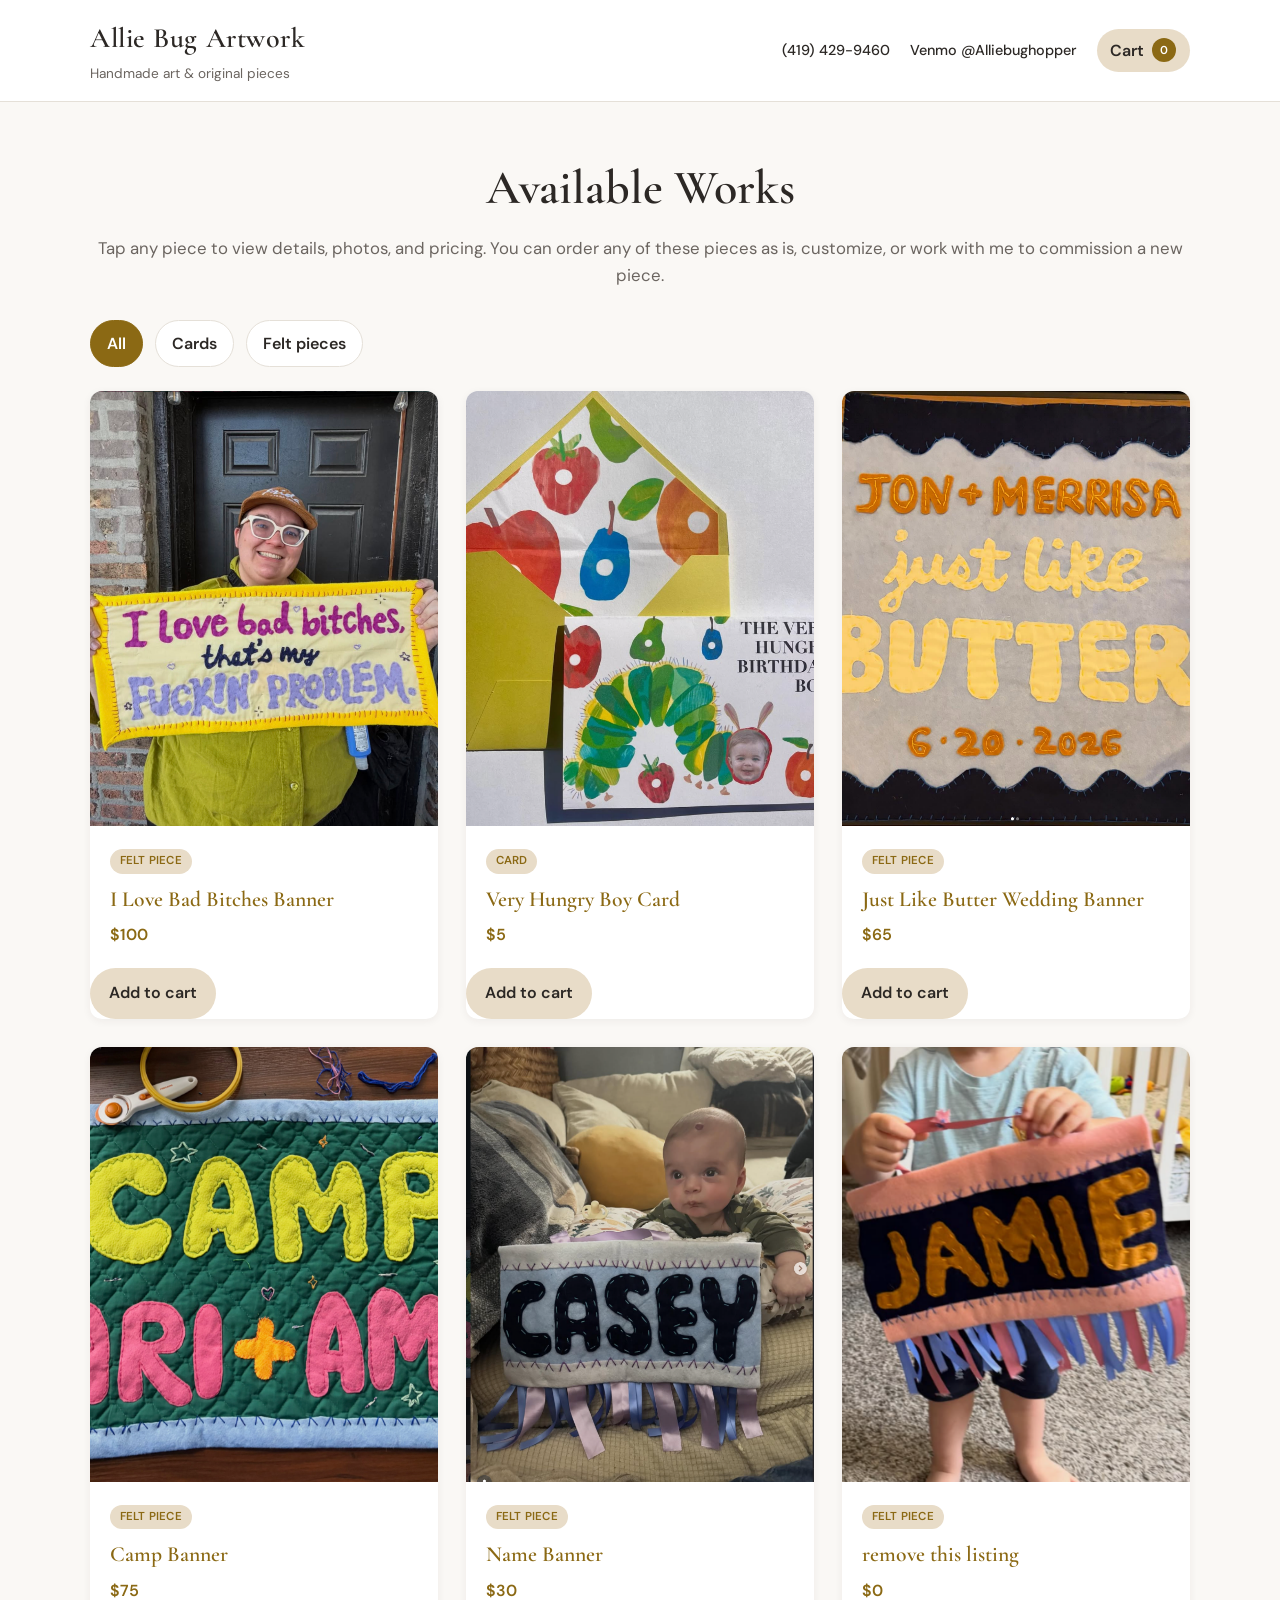
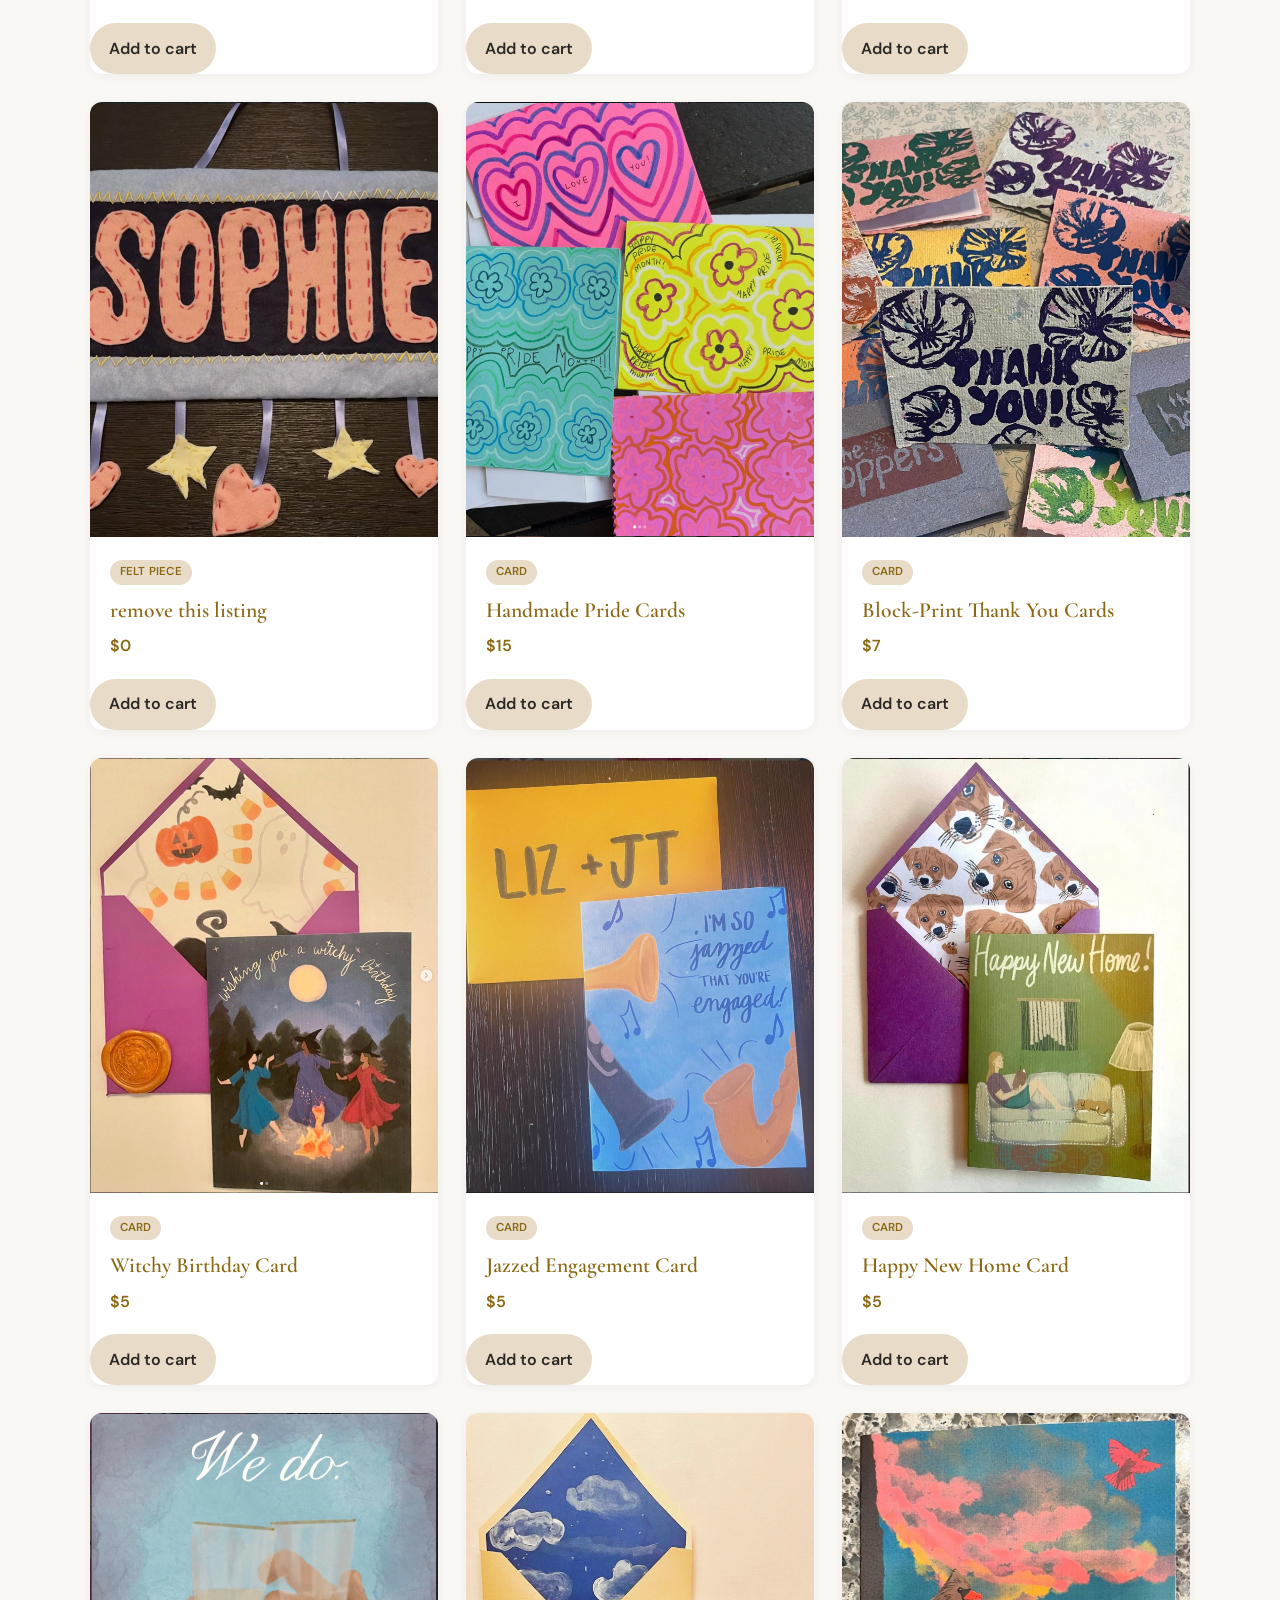
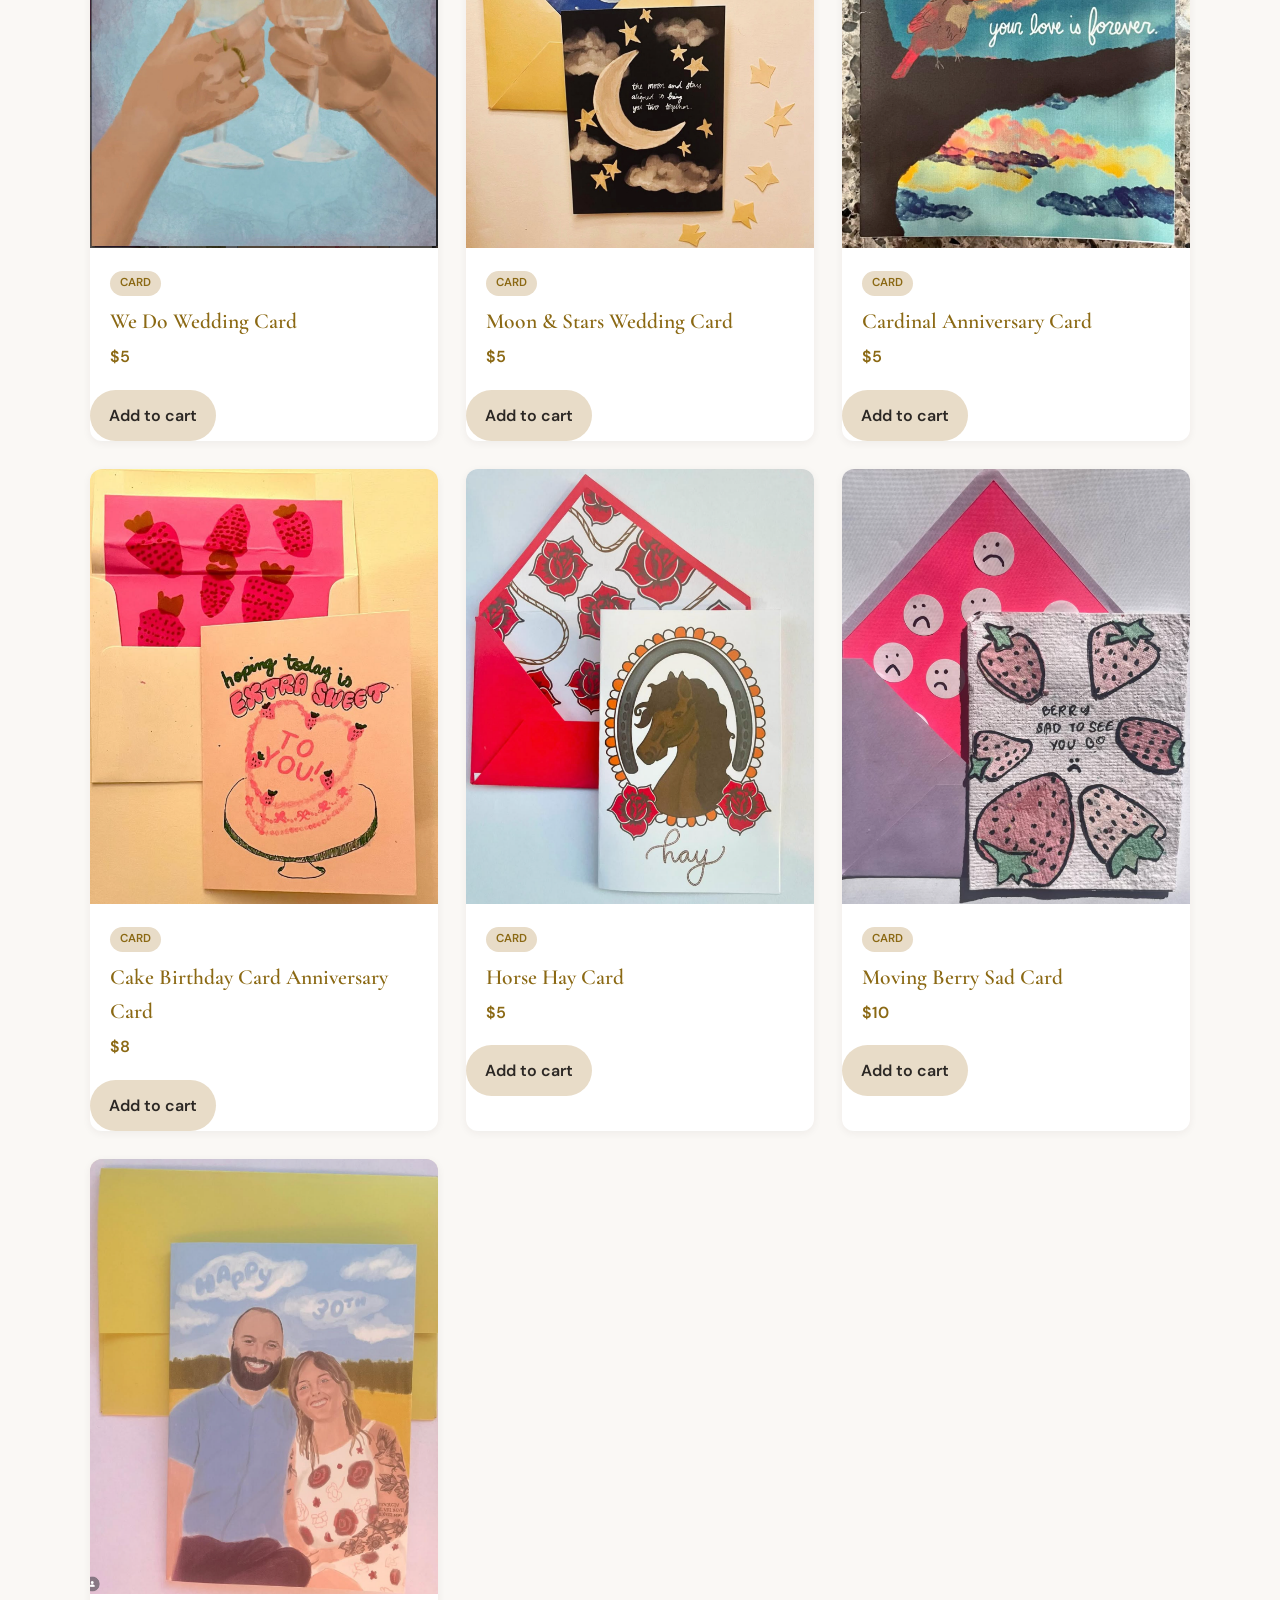
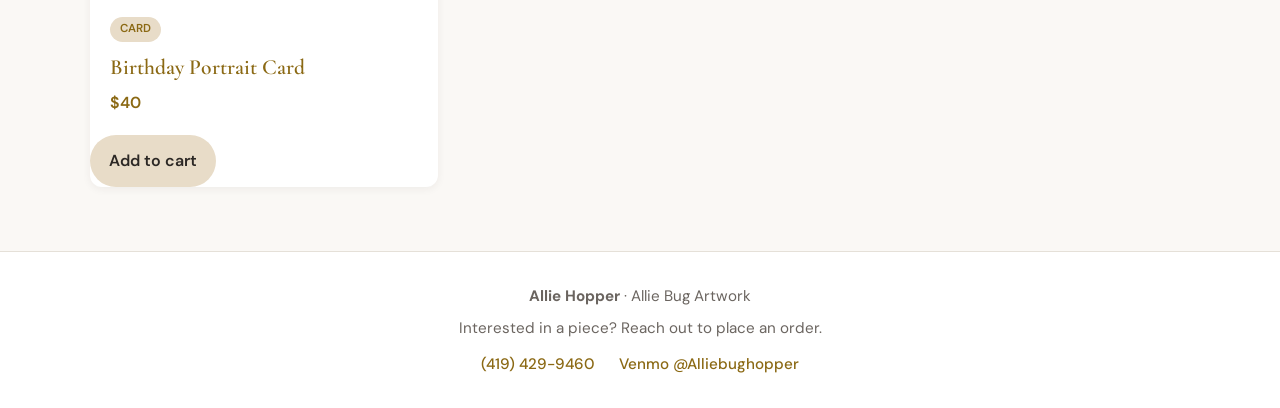
==== commit 52402ae0: "Add description" ====
--- a/index.html
+++ b/index.html
@@ -31,7 +31,7 @@
     <section class="hero">
       <div class="container">
         <h1>Available Works</h1>
-        <p class="hero-subtitle">Tap any piece to view details, photos, and pricing. You can order any of these pieces as is, customize, or worth with me to commission a new piece.</p>
+        <p class="hero-subtitle" id="gallery-subtitle">Tap any piece to view details, photos, and pricing. You can order any of these pieces as is, customize, or work with me to commission a new piece.</p>
       </div>
     </section>
 
--- a/css/style.css
+++ b/css/style.css
@@ -785,6 +785,13 @@
   font-size: 1.25rem;
 }
 
+.checkout-intro {
+  margin: 0 0 1rem;
+  color: var(--color-text-muted);
+  font-size: 0.92rem;
+  line-height: 1.6;
+}
+
 .summary-row {
   display: flex;
   justify-content: space-between;
